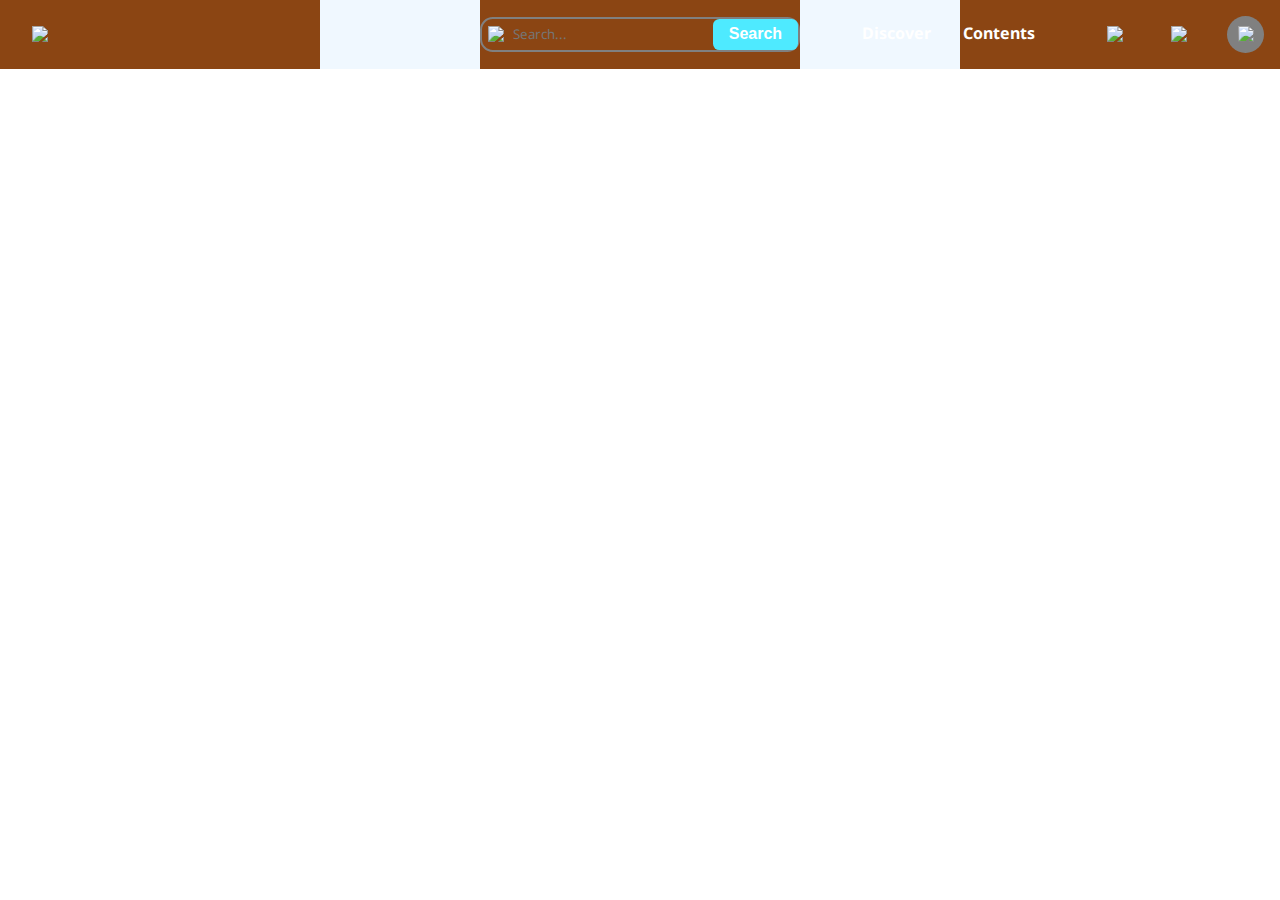
==== index.html @ ae89ac5b "initial upload" ====
<html>
    <head>
        <link href="common.css" rel="stylesheet">
        <link href="navigation.css" rel="stylesheet">
        <link rel="preconnect" href="https://fonts.googleapis.com">
        <link rel="preconnect" href="https://fonts.gstatic.com" crossorigin>
        <link href="https://fonts.googleapis.com/css2?family=Noto+Sans:ital,wght@0,100..900;1,100..900&display=swap" rel="stylesheet">
    </head>
    <body>
        <nav>
            <div class="nav-leftbox">
                <img id="nav-logo" src="source/brand/logo-full.png">
            </div>
            <div class="nav-centerbox">
                <div class="searchcontainer">
                    <div class="search">
                        <div class="search-icon">
                            <img src="source/icons/search.svg">
                        </div>
                        <div class="search-textarea">
                            <input placeholder="Search..."></input>
                        </div>
                        <div class="search-enter">
                            <button>Search</button>
                        </div>
                    </div>
                </div>
            </div>
            <div class="nav-rightbox">
                <ul>
                    <a><li>Discover</li></a>
                    <a><li>Contents</li></a>
                </ul>
                <div class="rowcontainer">
                    <a><div class="navbutton"><img src="source/icons/notif.svg"></div></a>
                    <a><div class="navbutton"><img src="source/icons/whatelse.svg"></div></a>
                    <a><div class="navbutton" id="nav-profilebutton"><img src="source/user/profilepic.png"></div></a>
                </div>
            </div>
        </nav>
    </body>
</html>
---- common.css ----
html, body {
    font-family: "Noto Sans", sans-serif;
    font-optical-sizing: auto;
    font-style: normal;
    font-variation-settings:
      "wdth" 100;
    padding: 0;
    margin: 0;
    --primary: #4EEAFF;
}

h1 {
    font-size: 2em;
    font-weight: 900;
}

ul {
    list-style: none;
    padding: 0.4em 2em;
    display: flex;
}

li {
    font-size: 1em;
    font-weight: 700;
    padding: 0 1em;
}

button {
    color: white;
    font-size: 1em;
    font-weight: 700;
    background-color: var(--primary);
    border: none;
    border-radius: 0.4em;
    padding: 0.4em 1em;
}

nav {
    color: white;
    display: flex;
    background-color: aliceblue;
    justify-content: space-between;
    padding: 0;
    margin: 0;
}

.rowcontainer {
    display: flex;
    align-items: center;
}
---- navigation.css ----
/*LEFT AREA*/

.nav-leftbox {
    width: 25vw;
    background-color: saddlebrown;
    display: flex;
    align-items: center;
}

#nav-logo {
    margin: 0 2em;
}

/*CENTER AREA*/

.nav-centerbox {
    width: 25vw;
    background-color: saddlebrown;
    display: flex;
    align-items: center;
    justify-content: center;
}

.searchcontainer {
    display: flex;
    align-items: center;
}

.search {
    border: grey solid 2px;
    border-radius: 0.8em;
    display: flex;
    align-items: center;
}

.search:focus {
    border: var(--primary) solid 2px;
}

.search img {
    padding: 0.4em;
}

input {
    color: white;
    font-family: "Noto Sans";
    height: 1.6em;
    background: none;
    border: none;
    overflow: hidden;
    resize: none;
}

input:focus {
    outline: none;
}

/*RIGHT AREA*/

.nav-rightbox {
    width: 25vw;
    background-color: saddlebrown;
    display: flex;
    justify-content: end;
}

.navbutton {
    width: 1.2em;
    height: 1.2em;
    border-radius: 999px;
    display: flex;
    align-items: center;
    justify-content: center;
    padding: 0.4em;
    margin: 1em;
}

.navbutton:hover {
    background-color: gainsboro;
}

#nav-profilebutton {
    width: 1.5em;
    height: 1.5em;
    background-color: gray;
    border-radius: 999px;
    display: flex;
    align-items: center;
    justify-content: center;
}
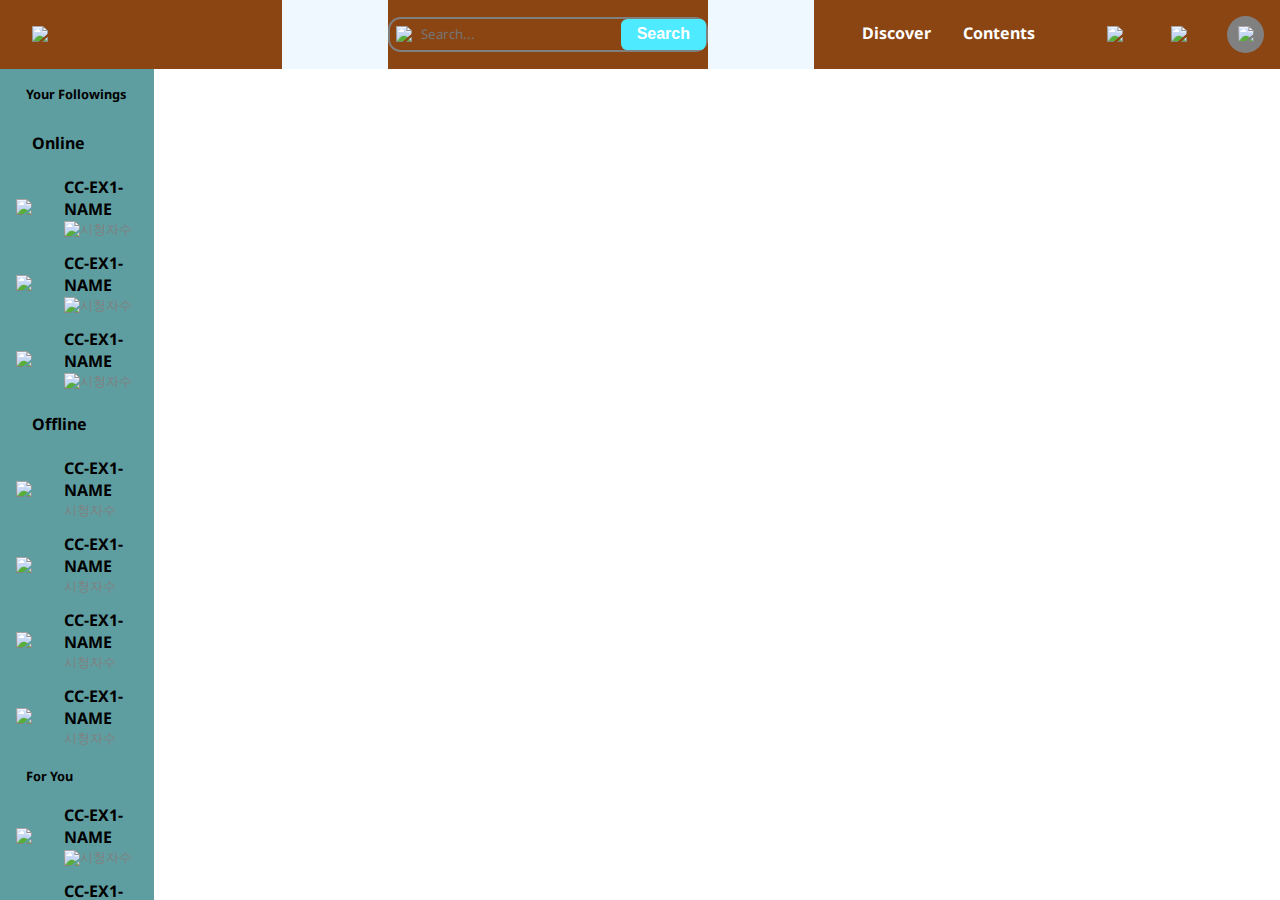
==== commit ca8295f4: "side menu update" ====
--- a/index.html
+++ b/index.html
@@ -2,6 +2,7 @@
     <head>
         <link href="common.css" rel="stylesheet">
         <link href="navigation.css" rel="stylesheet">
+        <link href="sidemenu.css" rel="stylesheet">
         <link rel="preconnect" href="https://fonts.googleapis.com">
         <link rel="preconnect" href="https://fonts.gstatic.com" crossorigin>
         <link href="https://fonts.googleapis.com/css2?family=Noto+Sans:ital,wght@0,100..900;1,100..900&display=swap" rel="stylesheet">
@@ -38,5 +39,99 @@
                 </div>
             </div>
         </nav>
+
+        <div id="sidebar">
+            <div id="sidebar-contentbox">
+                <div id="sidemenubox">
+                    <h5>Your Followings</h5>
+                    <div id="online">
+                        <h3>Online</h3>
+                        <div class="streamer-rowbox">
+                            <div class="imgcontainer"><img src="source/cc/ex1.icon.png"></div>
+                            <div>
+                                <h4>CC-EX1-NAME</h4>
+                                <p><img src="source/common/red-circle.svg">시청자수</p>
+                            </div>
+                        </div>
+                        <div class="streamer-rowbox">
+                            <div class="imgcontainer"><img src="source/cc/ex1.icon.png"></div>
+                            <div>
+                                <h4>CC-EX1-NAME</h4>
+                                <p><img src="source/common/red-circle.svg">시청자수</p>
+                            </div>
+                        </div>
+                        <div class="streamer-rowbox">
+                            <div class="imgcontainer"><img src="source/cc/ex1.icon.png"></div>
+                            <div>
+                                <h4>CC-EX1-NAME</h4>
+                                <p><img src="source/common/red-circle.svg">시청자수</p>
+                            </div>
+                        </div>
+                    </div>
+                    <div id="offline">
+                        <h3>Offline</h3>
+                        <div class="streamer-rowbox">
+                            <div class="imgcontainer"><img src="source/cc/ex1.icon.png"></div>
+                            <div>
+                                <h4>CC-EX1-NAME</h4>
+                                <p><img src="source/common/red-circle.svg">시청자수</p>
+                            </div>
+                        </div>
+                        <div class="streamer-rowbox">
+                            <div class="imgcontainer"><img src="source/cc/ex1.icon.png"></div>
+                            <div>
+                                <h4>CC-EX1-NAME</h4>
+                                <p><img src="source/common/red-circle.svg">시청자수</p>
+                            </div>
+                        </div>
+                        <div class="streamer-rowbox">
+                            <div class="imgcontainer"><img src="source/cc/ex1.icon.png"></div>
+                            <div>
+                                <h4>CC-EX1-NAME</h4>
+                                <p><img src="source/common/red-circle.svg">시청자수</p>
+                            </div>
+                        </div>
+                        <div class="streamer-rowbox">
+                            <div class="imgcontainer"><img src="source/cc/ex1.icon.png"></div>
+                            <div>
+                                <h4>CC-EX1-NAME</h4>
+                                <p><img src="source/common/red-circle.svg">시청자수</p>
+                            </div>
+                        </div>
+                    </div>
+                    <div id="foryou">
+                        <h5>For You</h5>
+                        <div class="streamer-rowbox">
+                            <div class="imgcontainer"><img src="source/cc/ex1.icon.png"></div>
+                            <div>
+                                <h4>CC-EX1-NAME</h4>
+                                <p><img src="source/common/red-circle.svg">시청자수</p>
+                            </div>
+                        </div>
+                        <div class="streamer-rowbox">
+                            <div class="imgcontainer"><img src="source/cc/ex1.icon.png"></div>
+                            <div>
+                                <h4>CC-EX1-NAME</h4>
+                                <p><img src="source/common/red-circle.svg">시청자수</p>
+                            </div>
+                        </div>
+                        <div class="streamer-rowbox">
+                            <div class="imgcontainer"><img src="source/cc/ex1.icon.png"></div>
+                            <div>
+                                <h4>CC-EX1-NAME</h4>
+                                <p><img src="source/common/red-circle.svg">시청자수</p>
+                            </div>
+                        </div>
+                    </div>
+                </div>
+                <div id="footer">
+                    <p>terms</p>
+                </div>
+            </div>
+        </div>
+
+        <main>
+            
+        </main>
     </body>
 </html>--- a/common.css
+++ b/common.css
@@ -48,4 +48,10 @@
 .rowcontainer {
     display: flex;
     align-items: center;
+}
+
+.imgcontainer {
+    display: flex;
+    align-items: center;
+    justify-content: center;
 }--- a/navigation.css
+++ b/navigation.css
@@ -1,7 +1,13 @@
+nav {
+    width: 100vw;
+    margin: 0;
+    position: fixed;
+}
+
 /*LEFT AREA*/
 
 .nav-leftbox {
-    width: 25vw;
+    width: 22vw;
     background-color: saddlebrown;
     display: flex;
     align-items: center;
@@ -58,7 +64,6 @@
 /*RIGHT AREA*/
 
 .nav-rightbox {
-    width: 25vw;
     background-color: saddlebrown;
     display: flex;
     justify-content: end;
--- a/sidemenu.css
+++ b/sidemenu.css
@@ -0,0 +1,54 @@
+#sidebar {
+    width: 12vw;
+    height: 100vh;
+    position: fixed;
+    background-color: cadetblue;
+    padding: 4.5em 0;
+    margin: 0;
+    z-index: -1;
+}
+
+.streamer-rowbox {
+    display: flex;
+    align-items: center;
+}
+
+.streamer-rowbox div {
+    padding: 0.4em 1em;
+}
+
+.streamer-rowbox h4 {
+    padding: 0;
+    margin: 0;
+}
+
+.streamer-rowbox p {
+    color: gray;
+    font-size: 0.8em;
+    display: flex;
+    align-items: center;
+    padding: 0;
+    margin: 0;
+}
+
+#sidemenubox h3 {
+    font-size: 1em;
+    padding: 0 2em;
+    margin: 1em 0;
+}
+
+#sidemenubox h5 {
+    font-size: 0.8em;
+    padding: 1em 2em;
+    margin: 0;
+}
+
+#offline p > img {
+    display: none;
+}
+
+/* FOOTER */
+
+#footer {
+
+}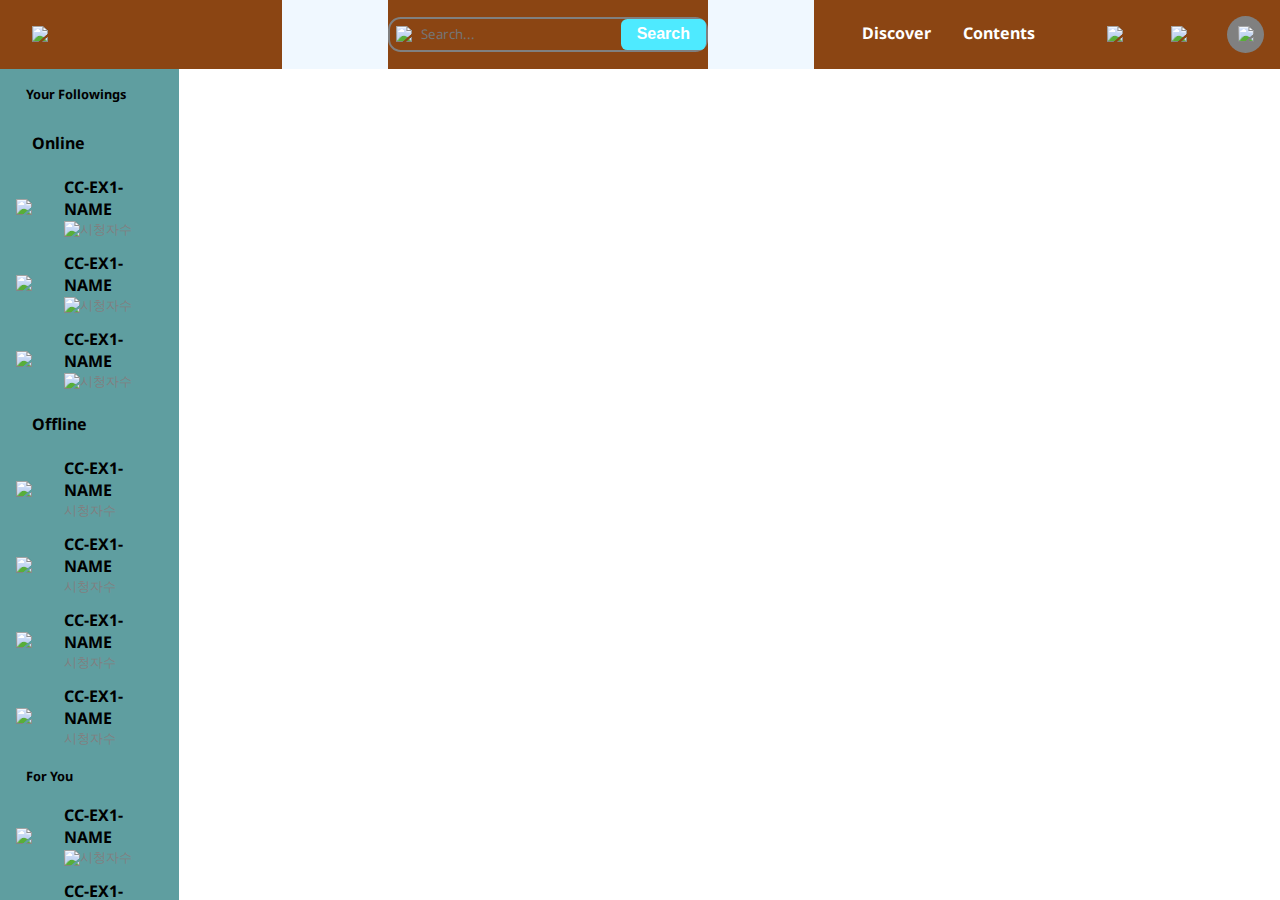
==== commit 8e582f0b: "240523 noon commit" ====
--- a/index.html
+++ b/index.html
@@ -40,98 +40,101 @@
             </div>
         </nav>
 
-        <div id="sidebar">
-            <div id="sidebar-contentbox">
-                <div id="sidemenubox">
-                    <h5>Your Followings</h5>
-                    <div id="online">
-                        <h3>Online</h3>
-                        <div class="streamer-rowbox">
-                            <div class="imgcontainer"><img src="source/cc/ex1.icon.png"></div>
-                            <div>
-                                <h4>CC-EX1-NAME</h4>
-                                <p><img src="source/common/red-circle.svg">시청자수</p>
+        <main>
+            <div id="sidebar">
+                <div id="sidebar-contentbox">
+                    <div id="sidemenubox">
+                        <h5>Your Followings</h5>
+                        <div id="online">
+                            <h3>Online</h3>
+                            <div class="streamer-rowbox">
+                                <div class="imgcontainer"><img src="source/cc/ex1.icon.png"></div>
+                                <div>
+                                    <h4>CC-EX1-NAME</h4>
+                                    <p><img src="source/common/red-circle.svg">시청자수</p>
+                                </div>
+                            </div>
+                            <div class="streamer-rowbox">
+                                <div class="imgcontainer"><img src="source/cc/ex1.icon.png"></div>
+                                <div>
+                                    <h4>CC-EX1-NAME</h4>
+                                    <p><img src="source/common/red-circle.svg">시청자수</p>
+                                </div>
+                            </div>
+                            <div class="streamer-rowbox">
+                                <div class="imgcontainer"><img src="source/cc/ex1.icon.png"></div>
+                                <div>
+                                    <h4>CC-EX1-NAME</h4>
+                                    <p><img src="source/common/red-circle.svg">시청자수</p>
+                                </div>
                             </div>
                         </div>
-                        <div class="streamer-rowbox">
-                            <div class="imgcontainer"><img src="source/cc/ex1.icon.png"></div>
-                            <div>
-                                <h4>CC-EX1-NAME</h4>
-                                <p><img src="source/common/red-circle.svg">시청자수</p>
+                        <div id="offline">
+                            <h3>Offline</h3>
+                            <div class="streamer-rowbox">
+                                <div class="imgcontainer"><img src="source/cc/ex1.icon.png"></div>
+                                <div>
+                                    <h4>CC-EX1-NAME</h4>
+                                    <p><img src="source/common/red-circle.svg">시청자수</p>
+                                </div>
+                            </div>
+                            <div class="streamer-rowbox">
+                                <div class="imgcontainer"><img src="source/cc/ex1.icon.png"></div>
+                                <div>
+                                    <h4>CC-EX1-NAME</h4>
+                                    <p><img src="source/common/red-circle.svg">시청자수</p>
+                                </div>
+                            </div>
+                            <div class="streamer-rowbox">
+                                <div class="imgcontainer"><img src="source/cc/ex1.icon.png"></div>
+                                <div>
+                                    <h4>CC-EX1-NAME</h4>
+                                    <p><img src="source/common/red-circle.svg">시청자수</p>
+                                </div>
+                            </div>
+                            <div class="streamer-rowbox">
+                                <div class="imgcontainer"><img src="source/cc/ex1.icon.png"></div>
+                                <div>
+                                    <h4>CC-EX1-NAME</h4>
+                                    <p><img src="source/common/red-circle.svg">시청자수</p>
+                                </div>
                             </div>
                         </div>
-                        <div class="streamer-rowbox">
-                            <div class="imgcontainer"><img src="source/cc/ex1.icon.png"></div>
-                            <div>
-                                <h4>CC-EX1-NAME</h4>
-                                <p><img src="source/common/red-circle.svg">시청자수</p>
+                        <div id="foryou">
+                            <h5>For You</h5>
+                            <div class="streamer-rowbox">
+                                <div class="imgcontainer"><img src="source/cc/ex1.icon.png"></div>
+                                <div>
+                                    <h4>CC-EX1-NAME</h4>
+                                    <p><img src="source/common/red-circle.svg">시청자수</p>
+                                </div>
+                            </div>
+                            <div class="streamer-rowbox">
+                                <div class="imgcontainer"><img src="source/cc/ex1.icon.png"></div>
+                                <div>
+                                    <h4>CC-EX1-NAME</h4>
+                                    <p><img src="source/common/red-circle.svg">시청자수</p>
+                                </div>
+                            </div>
+                            <div class="streamer-rowbox">
+                                <div class="imgcontainer"><img src="source/cc/ex1.icon.png"></div>
+                                <div>
+                                    <h4>CC-EX1-NAME</h4>
+                                    <p><img src="source/common/red-circle.svg">시청자수</p>
+                                </div>
                             </div>
                         </div>
                     </div>
-                    <div id="offline">
-                        <h3>Offline</h3>
-                        <div class="streamer-rowbox">
-                            <div class="imgcontainer"><img src="source/cc/ex1.icon.png"></div>
-                            <div>
-                                <h4>CC-EX1-NAME</h4>
-                                <p><img src="source/common/red-circle.svg">시청자수</p>
-                            </div>
-                        </div>
-                        <div class="streamer-rowbox">
-                            <div class="imgcontainer"><img src="source/cc/ex1.icon.png"></div>
-                            <div>
-                                <h4>CC-EX1-NAME</h4>
-                                <p><img src="source/common/red-circle.svg">시청자수</p>
-                            </div>
-                        </div>
-                        <div class="streamer-rowbox">
-                            <div class="imgcontainer"><img src="source/cc/ex1.icon.png"></div>
-                            <div>
-                                <h4>CC-EX1-NAME</h4>
-                                <p><img src="source/common/red-circle.svg">시청자수</p>
-                            </div>
-                        </div>
-                        <div class="streamer-rowbox">
-                            <div class="imgcontainer"><img src="source/cc/ex1.icon.png"></div>
-                            <div>
-                                <h4>CC-EX1-NAME</h4>
-                                <p><img src="source/common/red-circle.svg">시청자수</p>
-                            </div>
-                        </div>
-                    </div>
-                    <div id="foryou">
-                        <h5>For You</h5>
-                        <div class="streamer-rowbox">
-                            <div class="imgcontainer"><img src="source/cc/ex1.icon.png"></div>
-                            <div>
-                                <h4>CC-EX1-NAME</h4>
-                                <p><img src="source/common/red-circle.svg">시청자수</p>
-                            </div>
-                        </div>
-                        <div class="streamer-rowbox">
-                            <div class="imgcontainer"><img src="source/cc/ex1.icon.png"></div>
-                            <div>
-                                <h4>CC-EX1-NAME</h4>
-                                <p><img src="source/common/red-circle.svg">시청자수</p>
-                            </div>
-                        </div>
-                        <div class="streamer-rowbox">
-                            <div class="imgcontainer"><img src="source/cc/ex1.icon.png"></div>
-                            <div>
-                                <h4>CC-EX1-NAME</h4>
-                                <p><img src="source/common/red-circle.svg">시청자수</p>
-                            </div>
-                        </div>
+                    <div id="footer">
+                        <p>terms</p>
                     </div>
                 </div>
-                <div id="footer">
-                    <p>terms</p>
+            </div>
+            <div id="home">
+                <div class="home-upper">
+                    
                 </div>
             </div>
-        </div>
-
-        <main>
-            
         </main>
     </body>
 </html>--- a/sidemenu.css
+++ b/sidemenu.css
@@ -1,5 +1,5 @@
 #sidebar {
-    width: 12vw;
+    width: 14vw;
     height: 100vh;
     position: fixed;
     background-color: cadetblue;
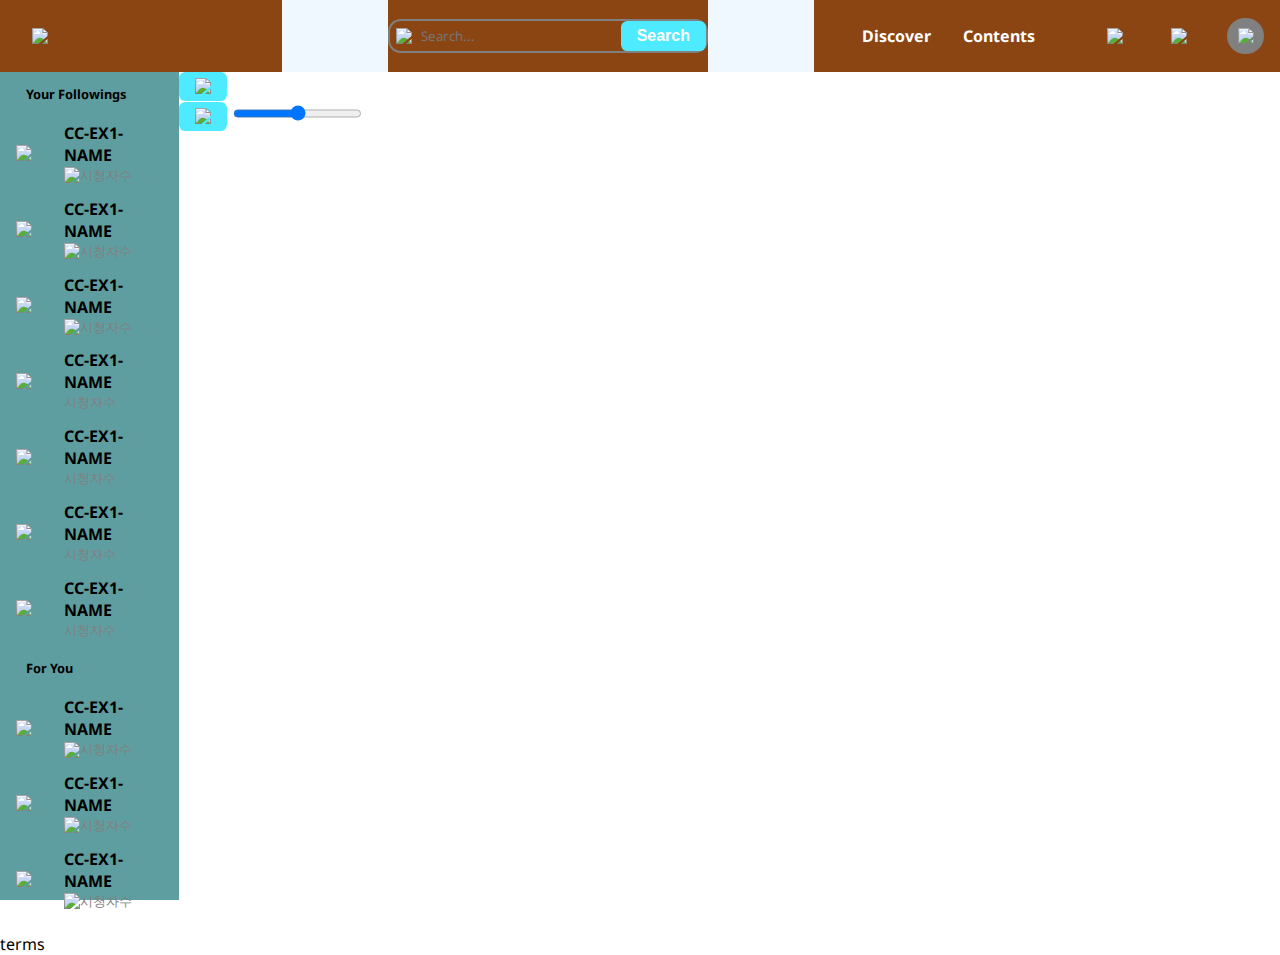
==== commit 944477a7: "stream update" ====
--- a/index.html
+++ b/index.html
@@ -46,7 +46,6 @@
                     <div id="sidemenubox">
                         <h5>Your Followings</h5>
                         <div id="online">
-                            <h3>Online</h3>
                             <div class="streamer-rowbox">
                                 <div class="imgcontainer"><img src="source/cc/ex1.icon.png"></div>
                                 <div>
@@ -70,7 +69,6 @@
                             </div>
                         </div>
                         <div id="offline">
-                            <h3>Offline</h3>
                             <div class="streamer-rowbox">
                                 <div class="imgcontainer"><img src="source/cc/ex1.icon.png"></div>
                                 <div>
@@ -132,7 +130,21 @@
             </div>
             <div id="home">
                 <div class="home-upper">
-                    
+                    <div class="fyp-container">
+                        <div class="fyp">
+                            <div class="fyp-vid"></div>
+                            <div class="fyp-remote">
+                                <div class="fyp-remote-left">
+                                    <button><img src="source/icons/pause.svg"></button>
+                                    <div class="volumebox">
+                                        <button><img src="source/icons/speaker.svg"></button>
+                                        <input type="range">
+                                    </div>
+                                </div>
+                                <div class="fyp-remote-right"></div>
+                            </div>
+                        </div>
+                    </div>
                 </div>
             </div>
         </main>
--- a/common.css
+++ b/common.css
@@ -36,15 +36,6 @@
     padding: 0.4em 1em;
 }
 
-nav {
-    color: white;
-    display: flex;
-    background-color: aliceblue;
-    justify-content: space-between;
-    padding: 0;
-    margin: 0;
-}
-
 .rowcontainer {
     display: flex;
     align-items: center;
@@ -54,4 +45,29 @@
     display: flex;
     align-items: center;
     justify-content: center;
+}
+
+main {
+    position: relative;
+    display: flex;
+}
+
+/* HOME */
+
+#home {
+    display: block;
+}
+
+.stream-container {
+    width: 86vw;
+    height: 540px;
+    background-color: rebeccapurple;
+    display: flex;
+    justify-content: center;
+}
+
+.stream {
+    width: 960px;
+    height: 540px;
+    background-color: wheat;
 }--- a/navigation.css
+++ b/navigation.css
@@ -1,7 +1,13 @@
 nav {
     width: 100vw;
+    height: 8vh;
+    color: white;
+    display: flex;
+    background-color: aliceblue;
+    justify-content: space-between;
+    padding: 0;
     margin: 0;
-    position: fixed;
+    position: relative;
 }
 
 /*LEFT AREA*/
@@ -66,6 +72,7 @@
 .nav-rightbox {
     background-color: saddlebrown;
     display: flex;
+    align-items: center;
     justify-content: end;
 }
 
--- a/sidemenu.css
+++ b/sidemenu.css
@@ -1,11 +1,9 @@
 #sidebar {
     width: 14vw;
-    height: 100vh;
-    position: fixed;
+    height: 92vh;
     background-color: cadetblue;
-    padding: 4.5em 0;
+    padding: 0;
     margin: 0;
-    z-index: -1;
 }
 
 .streamer-rowbox {
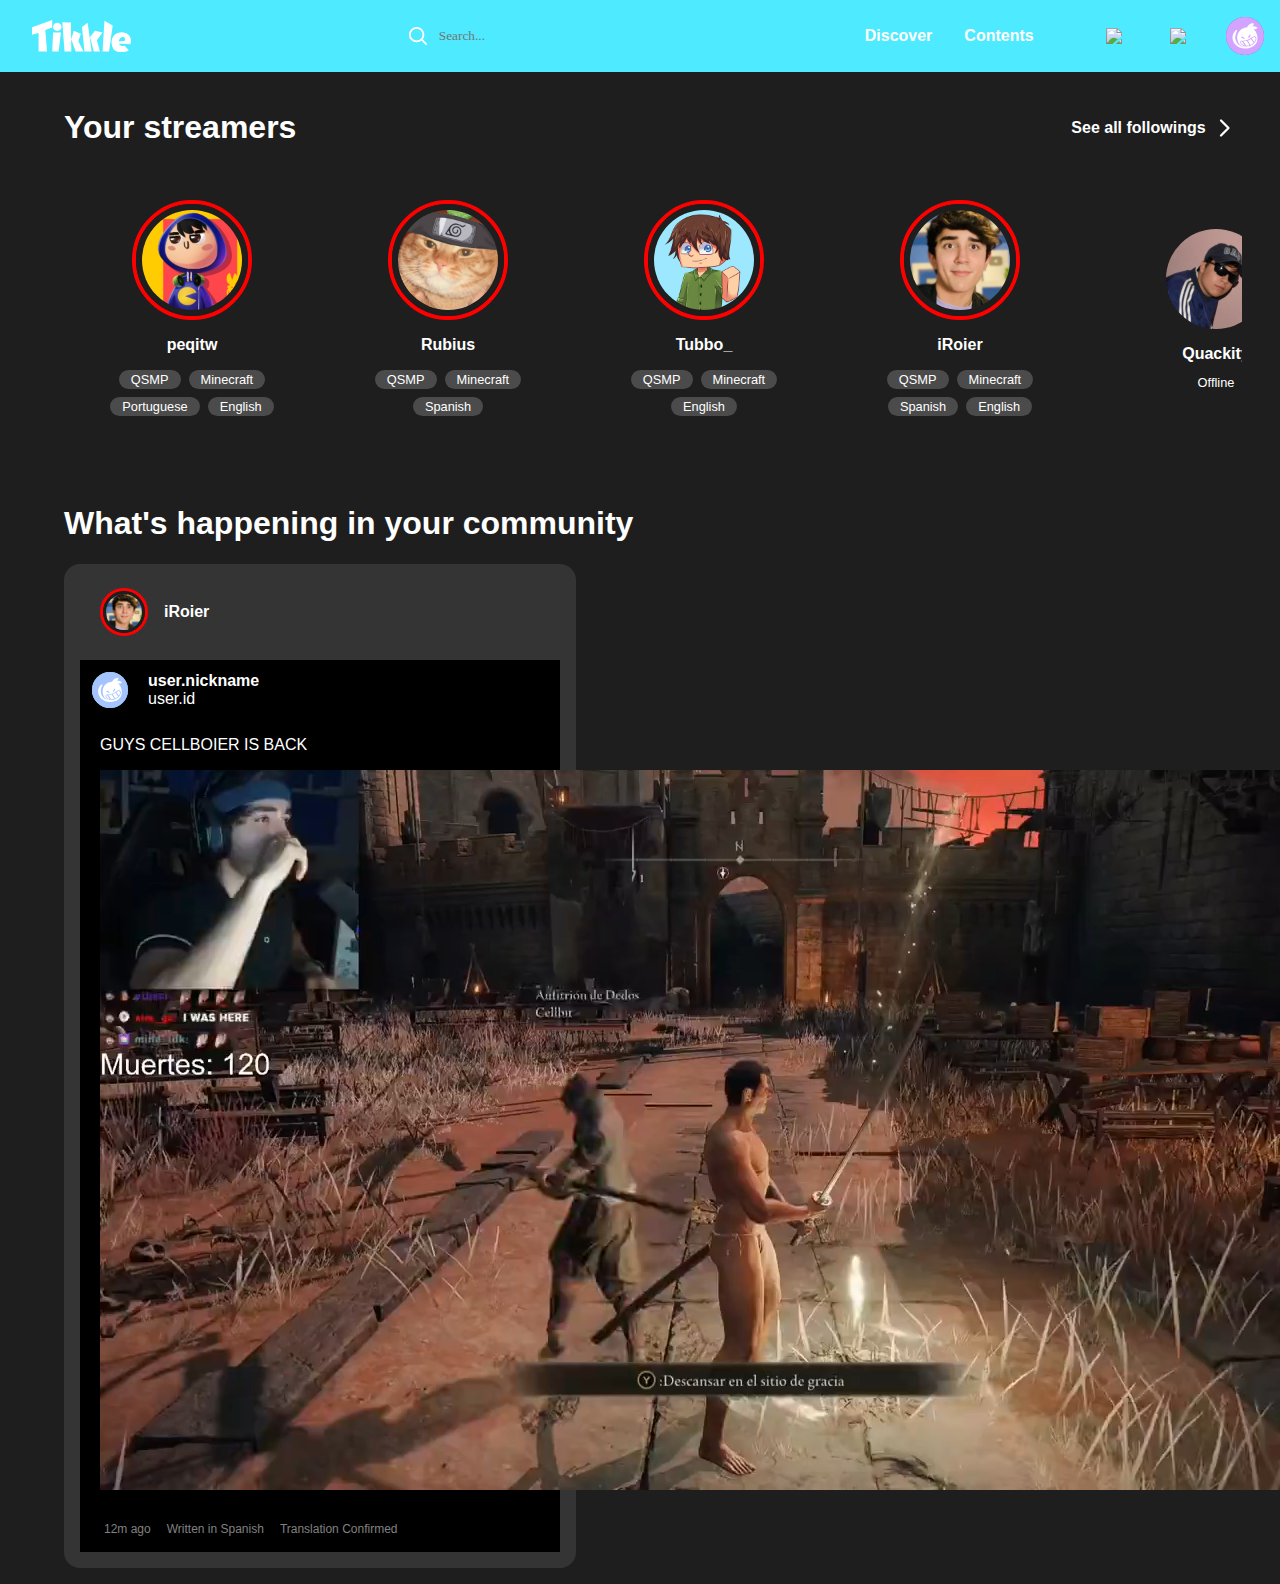
==== commit 264da1a9: "itshow_sub_01-01" ====
--- a/index.html
+++ b/index.html
@@ -3,26 +3,21 @@
         <link href="common.css" rel="stylesheet">
         <link href="navigation.css" rel="stylesheet">
         <link href="sidemenu.css" rel="stylesheet">
-        <link rel="preconnect" href="https://fonts.googleapis.com">
-        <link rel="preconnect" href="https://fonts.gstatic.com" crossorigin>
-        <link href="https://fonts.googleapis.com/css2?family=Noto+Sans:ital,wght@0,100..900;1,100..900&display=swap" rel="stylesheet">
+        <link href="community.css" rel="stylesheet">
     </head>
     <body>
         <nav>
-            <div class="nav-leftbox">
-                <img id="nav-logo" src="source/brand/logo-full.png">
-            </div>
+            <a href="index.html"><div class="nav-leftbox">
+                <img id="nav-logo" src="source/brand/tikkle-logo-typo.svg">
+            </div></a>
             <div class="nav-centerbox">
                 <div class="searchcontainer">
                     <div class="search">
                         <div class="search-icon">
-                            <img src="source/icons/search.svg">
+                            <img src="source/common/search.svg">
                         </div>
                         <div class="search-textarea">
                             <input placeholder="Search..."></input>
-                        </div>
-                        <div class="search-enter">
-                            <button>Search</button>
                         </div>
                     </div>
                 </div>
@@ -35,113 +30,158 @@
                 <div class="rowcontainer">
                     <a><div class="navbutton"><img src="source/icons/notif.svg"></div></a>
                     <a><div class="navbutton"><img src="source/icons/whatelse.svg"></div></a>
-                    <a><div class="navbutton" id="nav-profilebutton"><img src="source/user/profilepic.png"></div></a>
+                    <a><div class="navbutton" id="nav-profilebutton"><img src="source/common/defaultpfp-purple.svg"></div></a>
                 </div>
             </div>
         </nav>
 
         <main>
-            <div id="sidebar">
-                <div id="sidebar-contentbox">
-                    <div id="sidemenubox">
-                        <h5>Your Followings</h5>
-                        <div id="online">
-                            <div class="streamer-rowbox">
-                                <div class="imgcontainer"><img src="source/cc/ex1.icon.png"></div>
-                                <div>
-                                    <h4>CC-EX1-NAME</h4>
-                                    <p><img src="source/common/red-circle.svg">시청자수</p>
-                                </div>
+            <div id="home">
+                <div class="container">
+                    <div class="row">
+                        <h1>Your streamers</h1>
+                        <a href="followings.html"><div class="row">
+                            <h4>See all followings</h4>
+                            <img src="source/common/right-arrow.svg">
+                        </div></a>
+                    </div>
+                    <div class="home-cc-container">
+                        <div class="home-ccbox">
+                            <div class="ccpfpbox cc-live">
+                                <img src="source/cc/pac_icon.png">
                             </div>
-                            <div class="streamer-rowbox">
-                                <div class="imgcontainer"><img src="source/cc/ex1.icon.png"></div>
-                                <div>
-                                    <h4>CC-EX1-NAME</h4>
-                                    <p><img src="source/common/red-circle.svg">시청자수</p>
-                                </div>
-                            </div>
-                            <div class="streamer-rowbox">
-                                <div class="imgcontainer"><img src="source/cc/ex1.icon.png"></div>
-                                <div>
-                                    <h4>CC-EX1-NAME</h4>
-                                    <p><img src="source/common/red-circle.svg">시청자수</p>
-                                </div>
+                            <h4>peqitw</h4>
+                            <div class="tagrow">
+                                <a><p>QSMP</p></a>
+                                <a><p>Minecraft</p></a>
+                                <a><p>Portuguese</p></a>
+                                <a><p>English</p></a>
                             </div>
                         </div>
-                        <div id="offline">
-                            <div class="streamer-rowbox">
-                                <div class="imgcontainer"><img src="source/cc/ex1.icon.png"></div>
-                                <div>
-                                    <h4>CC-EX1-NAME</h4>
-                                    <p><img src="source/common/red-circle.svg">시청자수</p>
-                                </div>
+                        <div class="home-ccbox">
+                            <div class="ccpfpbox cc-live">
+                                <img src="source/cc/rubius_icon.jpg">
                             </div>
-                            <div class="streamer-rowbox">
-                                <div class="imgcontainer"><img src="source/cc/ex1.icon.png"></div>
-                                <div>
-                                    <h4>CC-EX1-NAME</h4>
-                                    <p><img src="source/common/red-circle.svg">시청자수</p>
-                                </div>
-                            </div>
-                            <div class="streamer-rowbox">
-                                <div class="imgcontainer"><img src="source/cc/ex1.icon.png"></div>
-                                <div>
-                                    <h4>CC-EX1-NAME</h4>
-                                    <p><img src="source/common/red-circle.svg">시청자수</p>
-                                </div>
-                            </div>
-                            <div class="streamer-rowbox">
-                                <div class="imgcontainer"><img src="source/cc/ex1.icon.png"></div>
-                                <div>
-                                    <h4>CC-EX1-NAME</h4>
-                                    <p><img src="source/common/red-circle.svg">시청자수</p>
-                                </div>
+                            <h4>Rubius</h4>
+                            <div class="tagrow">
+                                <a><p>QSMP</p></a>
+                                <a><p>Minecraft</p></a>
+                                <a><p>Spanish</p></a>
                             </div>
                         </div>
-                        <div id="foryou">
-                            <h5>For You</h5>
-                            <div class="streamer-rowbox">
-                                <div class="imgcontainer"><img src="source/cc/ex1.icon.png"></div>
-                                <div>
-                                    <h4>CC-EX1-NAME</h4>
-                                    <p><img src="source/common/red-circle.svg">시청자수</p>
-                                </div>
+                        <div class="home-ccbox">
+                            <div class="ccpfpbox cc-live">
+                                <img src="source/cc/tubbo_icon.png">
                             </div>
-                            <div class="streamer-rowbox">
-                                <div class="imgcontainer"><img src="source/cc/ex1.icon.png"></div>
-                                <div>
-                                    <h4>CC-EX1-NAME</h4>
-                                    <p><img src="source/common/red-circle.svg">시청자수</p>
-                                </div>
+                            <h4>Tubbo_</h4>
+                            <div class="tagrow">
+                                <a><p>QSMP</p></a>
+                                <a><p>Minecraft</p></a>
+                                <a><p>English</p></a>
                             </div>
-                            <div class="streamer-rowbox">
-                                <div class="imgcontainer"><img src="source/cc/ex1.icon.png"></div>
-                                <div>
-                                    <h4>CC-EX1-NAME</h4>
-                                    <p><img src="source/common/red-circle.svg">시청자수</p>
-                                </div>
+                        </div>
+                        <div class="home-ccbox">
+                            <div class="ccpfpbox cc-live">
+                                <img src="source/cc/roier_icon.png">
+                            </div>
+                            <h4>iRoier</h4>
+                            <div class="tagrow">
+                                <a><p>QSMP</p></a>
+                                <a><p>Minecraft</p></a>
+                                <a><p>Spanish</p></a>
+                                <a><p>English</p></a>
+                            </div>
+                        </div>
+                        <a href="user/quackity.html"><div class="home-ccbox">
+                            <div class="ccpfpbox">
+                                <img src="source/cc/quackity_icon.jpeg">
+                            </div>
+                            <h4>Quackity</h4>
+                            <div class="tagrow">
+                                <p>Offline</p>
+                            </div>
+                        </div></a>
+                        <div class="home-ccbox">
+                            <div class="ccpfpbox">
+                                <img src="source/cc/antoine_icon.png">
+                            </div>
+                            <h4>AntoineDaniel</h4>
+                            <div class="tagrow">
+                                <p>Offline</p>
+                            </div>
+                        </div>
+                        <div class="home-ccbox">
+                            <div class="ccpfpbox">
+                                <img src="source/cc/bagi_icon.png">
+                            </div>
+                            <h4>Bagi</h4>
+                            <div class="tagrow">
+                                <p>Offline</p>
+                            </div>
+                        </div>
+                        <div class="home-ccbox">
+                            <div class="ccpfpbox">
+                                <img src="source/cc/baghera_icon.png">
+                            </div>
+                            <h4>BagheraJones</h4>
+                            <div class="tagrow">
+                                <p>Offline</p>
+                            </div>
+                        </div>
+                        <div class="home-ccbox">
+                            <div class="ccpfpbox">
+                                <img src="source/cc/foolish_icon.png">
+                            </div>
+                            <h4>FoolishGamers</h4>
+                            <div class="tagrow">
+                                <p>Offline</p>
+                            </div>
+                        </div>
+                        <div class="home-ccbox">
+                            <div class="ccpfpbox">
+                                <img src="source/cc/mike_icon.png">
+                            </div>
+                            <h4>LinkTheMike</h4>
+                            <div class="tagrow">
+                                <p>Offline</p>
                             </div>
                         </div>
                     </div>
-                    <div id="footer">
-                        <p>terms</p>
-                    </div>
                 </div>
-            </div>
-            <div id="home">
-                <div class="home-upper">
-                    <div class="fyp-container">
-                        <div class="fyp">
-                            <div class="fyp-vid"></div>
-                            <div class="fyp-remote">
-                                <div class="fyp-remote-left">
-                                    <button><img src="source/icons/pause.svg"></button>
-                                    <div class="volumebox">
-                                        <button><img src="source/icons/speaker.svg"></button>
-                                        <input type="range">
+
+                <div class="container">
+                    <h1>What's happening in your community</h1>
+                    <div class="home-commu-container">
+                        <div class="home-commubox">
+                            <div class="home-commu-header">
+                                <div class="home-ccbox-row">
+                                    <div class="ccpfpbox cc-live">
+                                        <img src="source/cc/roier_icon.png">
+                                    </div>
+                                    <h4>iRoier</h4>
+                                </div>
+                            </div>
+                            <div class="home-commu-content">
+                                <div class="postcontainer">
+                                    <div class="post-user">
+                                        <div class="post-profile">
+                                            <img src="source/common/defaultpfp-blue.svg">
+                                        </div>
+                                        <div class="post-from">
+                                            <h4>user.nickname</h4>
+                                            <p>user.id</p>
+                                        </div>
+                                    </div>
+                                    <div class="post-context">
+                                        <p>GUYS CELLBOIER IS BACK</p>
+                                        <video src="source/videos/roier_commu_vid.mp4"></video>
+                                    </div>
+                                    <div class="post-info">
+                                        <h5>12m ago</h5>
+                                        <h5>Written in Spanish</h5>
+                                        <h5>Translation Confirmed</h5>
                                     </div>
                                 </div>
-                                <div class="fyp-remote-right"></div>
                             </div>
                         </div>
                     </div>
--- a/common.css
+++ b/common.css
@@ -1,17 +1,36 @@
+@font-face {
+    font-family: 'nova';
+    src: url();
+}
+
 html, body {
+    color: white;
     font-family: "Noto Sans", sans-serif;
     font-optical-sizing: auto;
     font-style: normal;
     font-variation-settings:
       "wdth" 100;
-    padding: 0;
-    margin: 0;
-    --primary: #4EEAFF;
+    background-color: #1e1e1e;
+    padding: 0;
+    margin: 0;
+    --primary-aqua: #4EEAFF;
+    --primary-blue: #4987FF;
+    --primary-purple: #A449FF;
 }
 
 h1 {
     font-size: 2em;
     font-weight: 900;
+}
+
+h3 {
+    padding: 0;
+    margin: 0;
+}
+
+h4 {
+    padding: 0;
+    margin: 0;
 }
 
 ul {
@@ -26,11 +45,17 @@
     padding: 0 1em;
 }
 
+a {
+    color: white;
+    display: flex;
+    text-decoration: none;
+}
+
 button {
     color: white;
     font-size: 1em;
     font-weight: 700;
-    background-color: var(--primary);
+    background-color: var(--primary-aqua);
     border: none;
     border-radius: 0.4em;
     padding: 0.4em 1em;
@@ -48,20 +73,157 @@
 }
 
 main {
+    width: 100vw;
     position: relative;
     display: flex;
 }
 
+.row {
+    display: flex;
+    align-items: center;
+    justify-content: space-between;
+}
+
 /* HOME */
 
 #home {
-    display: block;
-}
+    flex: 16 1 auto;
+}
+
+#home .container {
+    padding: 1em 4em;
+    user-select: none;
+}
+
+/* CC CONTAINER */
+
+.home-cc-container {
+    width: 92vw;
+    display: flex;
+    overflow: scroll;
+}
+
+.home-cc-container::-webkit-scrollbar {
+    display: none;
+}
+
+.home-ccbox {
+    min-width: 200px;
+    max-width: 200px;
+    border-radius: 1em;
+    padding: 2em 1em;
+    margin: 0 12px;
+    display: flex;
+    flex-direction: column;
+    align-items: center;
+    justify-content: center;
+    transition: 200ms ease-out;
+}
+
+.home-ccbox:hover {
+    background-color: var(--primary-blue);
+    transition: 125ms ease-in;
+}
+
+.cc-live {
+    border: red solid 4px;
+    border-radius: 999px;
+    transition: 200ms ease-out;
+}
+
+.home-ccbox:hover .cc-live img {
+    border: var(--primary-blue) solid 6px;
+    transition: 125ms ease-in;
+}
+
+.home-ccbox img {
+    width: 100px;
+    height: 100px;
+    border-radius: 999px;
+}
+
+.cc-live img {
+    border: #1e1e1e solid 6px;
+}
+
+.home-ccbox h4 {
+    margin: 1em 0 0;
+}
+
+.home-ccbox > .tagrow {
+    justify-content: center;
+    flex-wrap: wrap;
+}
+
+.home-ccbox > .tagrow a {
+    margin: 4px;
+}
+
+/* FOLLOWINGS */
+
+#followings h2 {
+    padding: 0 2em;
+}
+
+.home-ccbox-row {
+    width: 200px;
+    border-radius: 1em;
+    padding: 1em;
+    margin: 0 12px;
+    display: flex;
+    align-items: center;
+    transition: 200ms ease-out;
+}
+
+.home-ccbox-row:hover {
+    background-color: var(--primary-blue);
+    transition: 125ms ease-in;
+}
+
+.home-ccbox-row img {
+    width: 48px;
+    height: 48px;
+    border-radius: 999px;
+}
+
+.home-ccbox-row h4 {
+    margin: 0 0 0 1em;
+}
+
+/* HOME COMMUNITY */
+
+.home-commubox {
+    width: 480px;
+    background-color: rgba(255, 255, 255, 0.1);
+    border-radius: 1em;
+    padding: 1em;
+}
+
+.home-commu-header .home-ccbox-row {
+    padding: 8px;
+}
+
+.home-commu-header .ccpfpbox {
+    border: red solid 3px;
+}
+.home-commu-header .ccpfpbox img {
+    width: 36px;
+    height: 36px;
+}
+
+.home-commu-header .cc-live img {
+    border: #1e1e1e solid 3px;
+}
+
+.home-commu-content {
+    margin-top: 1em;
+}
+
+/* STREAM */
 
 .stream-container {
-    width: 86vw;
     height: 540px;
-    background-color: rebeccapurple;
+    background-color: black;
     display: flex;
     justify-content: center;
 }
@@ -70,4 +232,129 @@
     width: 960px;
     height: 540px;
     background-color: wheat;
-}+}
+
+/* CC AREA */
+
+.cc-container {
+    display: flex;
+}
+
+.stream-info {
+    width: 360px;
+}
+
+.streamer-profile {
+    height: 120px;
+    padding: 0 1em;
+    display: flex;
+    align-items: center;
+}
+
+.pfp {
+    width: 100px;
+    height: 100px;
+    display: flex;
+}
+
+.pfp img {
+    border-radius: 999px;
+}
+
+.pfinfo {
+    padding: 0 1em;
+}
+
+.pfinfo p {
+    color: gray;
+    font-size: 0.8em;
+}
+
+.streamer-profile h4, .streamer-profile p {
+    padding: 0;
+    margin: 0;
+}
+
+.streamtitle {
+    padding: 1em;
+}
+
+.stream-info h3 {
+    padding: 0;
+    margin: 0;
+}
+
+.tagrow {
+    display: flex;
+    padding: 0;
+    margin-top: 12px;
+}
+
+.tagrow a {
+    background-color: rgba(255, 255, 255, 0.2);
+    border-radius: 999px;
+    padding: 2px 12px;
+    margin-right: 8px;
+}
+
+.tagrow p {
+    font-size: 0.8em;
+    padding: 0;
+    margin: 0;
+}
+
+/* SUBTITLE AREA */
+
+.subtitle-container {
+    width: 50vw;
+    display: flex;
+    flex-direction: column;
+    justify-content: end;
+}
+
+.streamer-speaking {
+    width: 100%;
+    display: flex;
+    justify-content: start;
+}
+
+.other-speaking {
+    width: 100%;
+    display: flex;
+    justify-content: end;
+}
+
+.subtitle {
+    box-sizing: border-box;
+    padding: 0 2em;
+}
+
+/* CHAT AREA */
+
+.chatbox {
+    height: 92vh;
+    display: flex;
+    flex-direction: column;
+    position: right;
+}
+
+.chatbox-top {
+    height: 6vh;
+    background-color: gray;
+    display: flex;
+    align-items: center;
+    justify-content: center;
+}
+
+.chatarea {
+    width: 360px;
+    height: 80vh;
+    background-color: antiquewhite;
+}
+
+.chatbox-bottom {
+    height: 6vh;
+    background-color: gray;
+}
+
+/* COMMUNITY */--- a/navigation.css
+++ b/navigation.css
@@ -3,7 +3,7 @@
     height: 8vh;
     color: white;
     display: flex;
-    background-color: aliceblue;
+    background-color: var(--primary-aqua);
     justify-content: space-between;
     padding: 0;
     margin: 0;
@@ -13,21 +13,22 @@
 /*LEFT AREA*/
 
 .nav-leftbox {
-    width: 22vw;
-    background-color: saddlebrown;
+    width: 12vw;
+    box-sizing: border-box;
+    padding: 0 2em;
     display: flex;
     align-items: center;
+    margin: 0 13vw 0 0;
 }
 
 #nav-logo {
-    margin: 0 2em;
+    height: 2em;
 }
 
 /*CENTER AREA*/
 
 .nav-centerbox {
     width: 25vw;
-    background-color: saddlebrown;
     display: flex;
     align-items: center;
     justify-content: center;
@@ -39,14 +40,13 @@
 }
 
 .search {
-    border: grey solid 2px;
     border-radius: 0.8em;
     display: flex;
     align-items: center;
 }
 
-.search:focus {
-    border: var(--primary) solid 2px;
+.search:focus-within {
+    border: white solid 2px;
 }
 
 .search img {
@@ -56,6 +56,7 @@
 input {
     color: white;
     font-family: "Noto Sans";
+    width: 300px;
     height: 1.6em;
     background: none;
     border: none;
@@ -70,7 +71,6 @@
 /*RIGHT AREA*/
 
 .nav-rightbox {
-    background-color: saddlebrown;
     display: flex;
     align-items: center;
     justify-content: end;
@@ -92,11 +92,19 @@
 }
 
 #nav-profilebutton {
-    width: 1.5em;
-    height: 1.5em;
+    width: 2.4em;
+    height: 2.4em;
     background-color: gray;
     border-radius: 999px;
+    padding: 0;
     display: flex;
     align-items: center;
     justify-content: center;
+}
+
+#nav-profilebutton img {
+    width: 2.4em;
+    height: 2.4em;
+    border-radius: 999px;
+    display: flex;
 }--- a/sidemenu.css
+++ b/sidemenu.css
@@ -1,7 +1,8 @@
 #sidebar {
-    width: 14vw;
+    flex: 2 1 auto;
+    min-width: 240px;
     height: 92vh;
-    background-color: cadetblue;
+    background-color: rgba(255, 255, 255, 0.1);
     padding: 0;
     margin: 0;
 }
--- a/community.css
+++ b/community.css
@@ -0,0 +1,134 @@
+.community {
+    display: flex;
+}
+
+.community h3 {
+    padding: 0;
+    margin: 0;
+}
+
+.community p {
+    padding: 0;
+    margin: 0;
+}
+
+.community h5, .home-commubox h5 {
+    color: grey;
+    font-size: 0.75em;
+    font-weight: 300;
+    padding: 0;
+    margin: 0 8px;
+}
+
+/* BANNER */
+
+.banner {
+    height: 300px;
+    background-color: cadetblue;
+    display: flex;
+    justify-content: center;
+    align-items: end;
+    overflow: hidden;
+}
+
+.banner .cc-container {
+    width: 80%;
+    background-color: #1e1e1e;
+    border-top-left-radius: 2em;
+    border-top-right-radius: 2em;
+    padding: 2em;
+    box-shadow: 0 0 16px 0 rgba(0, 0, 0, 0.5);
+}
+
+.banner .stream-info {
+    width: 100%;
+    display: flex;
+    justify-content: space-between;
+}
+
+.banner .streamtitle {
+    padding: 0 4em;
+}
+
+/* LEFT MENU */
+
+.community > .leftmenu {
+    width: 300px;
+}
+
+.community > .leftmenu > ul {
+    display: flex;
+    flex-direction: column;
+}
+
+.community > .leftmenu li {
+    font-weight: 500;
+    padding: 1em;
+}
+
+/* CONTENT */
+
+.community > .content {
+    padding: 2em 0;
+    display: flex;
+    flex-direction: column;
+}
+
+.postcontainer {
+    background-color: black;
+}
+
+.post-header {
+    width: 600px;
+    padding: 1em;
+    display: flex;
+    align-items: center;
+    justify-content: space-between;
+}
+
+.post-user {
+    display: flex;
+    align-items: center;
+    padding: 8px;
+}
+
+.post-profile {
+    width: 36px;
+    height: 36px;
+    background-color: aquamarine;
+    border-radius: 999px;
+    display: flex;
+    margin: 4px;
+}
+
+.post-profile img {
+    border-radius: 999px;
+}
+
+.post-from {
+    padding: 4px 16px;
+}
+
+.post-from h3, .post-from p {
+    padding: 0;
+    margin: 0;
+}
+
+.post-header .morebtn {
+    width: 24px;
+    height: 24px;
+    display: flex;
+}
+
+/* POST INFO */
+
+.post-info {
+    display: flex;
+    padding: 1em;
+}
+
+/* POST CONTEXT */
+
+.post-context {
+    padding: 0 1.25em 1em;
+}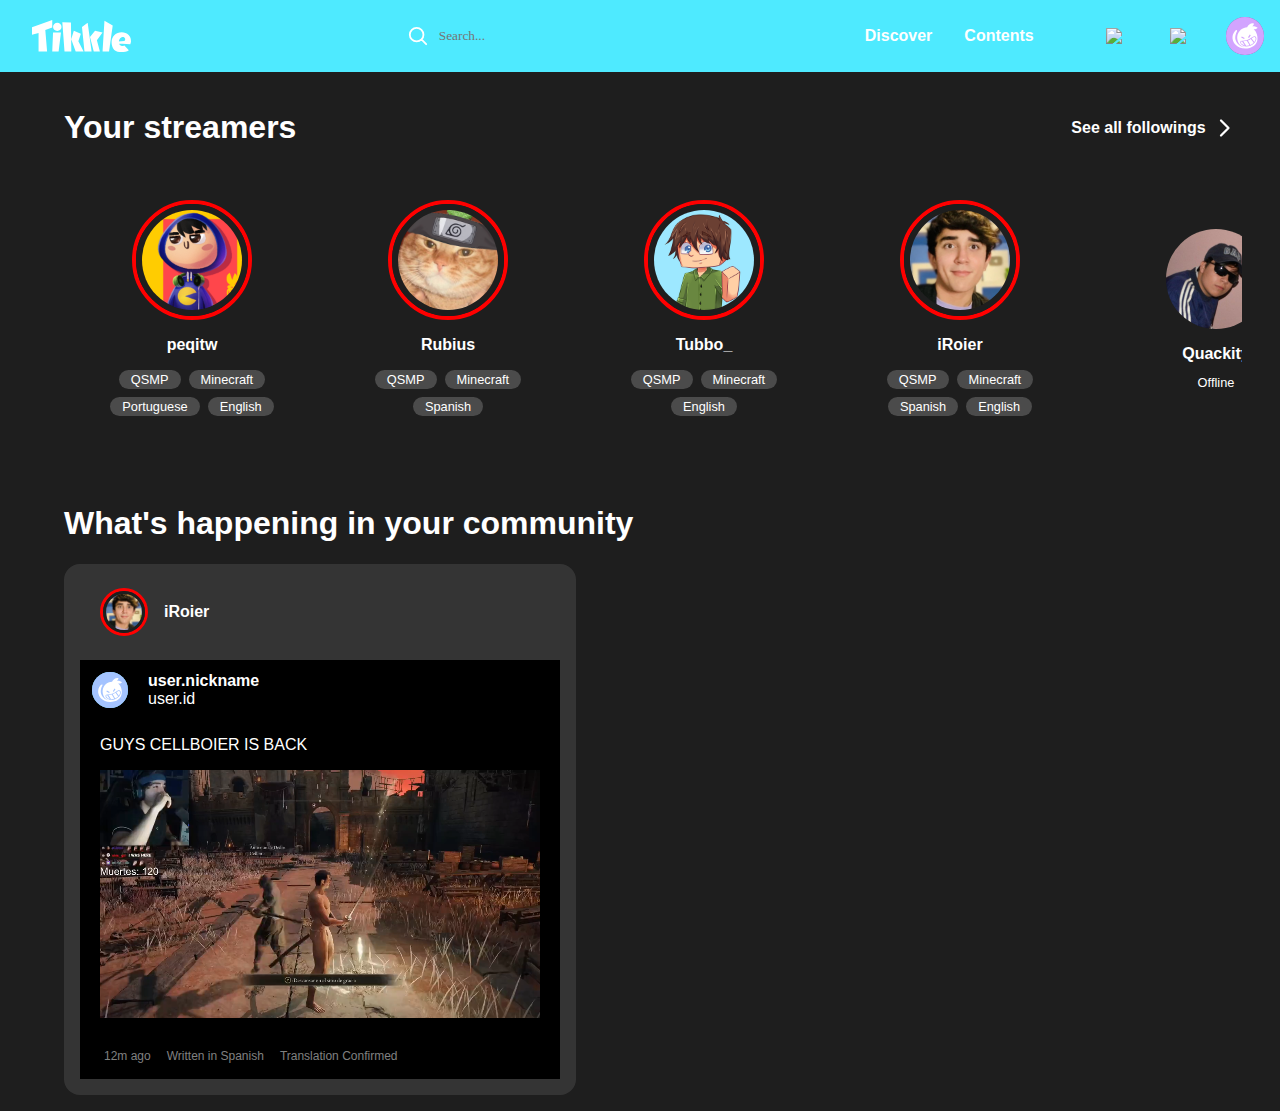
==== commit 043674c8: "itshow_sub_01-02" ====
--- a/index.html
+++ b/index.html
@@ -174,7 +174,9 @@
                                     </div>
                                     <div class="post-context">
                                         <p>GUYS CELLBOIER IS BACK</p>
-                                        <video src="source/videos/roier_commu_vid.mp4"></video>
+                                        <div class="post-content-media">
+                                            <video src="source/videos/roier_commu_vid.mp4"></video>
+                                        </div>
                                     </div>
                                     <div class="post-info">
                                         <h5>12m ago</h5>
--- a/common.css
+++ b/common.css
@@ -95,6 +95,12 @@
     user-select: none;
 }
 
+#home .container video {
+    width: 100%;
+    padding: 0;
+    margin: 0;
+}
+
 /* CC CONTAINER */
 
 .home-cc-container {
